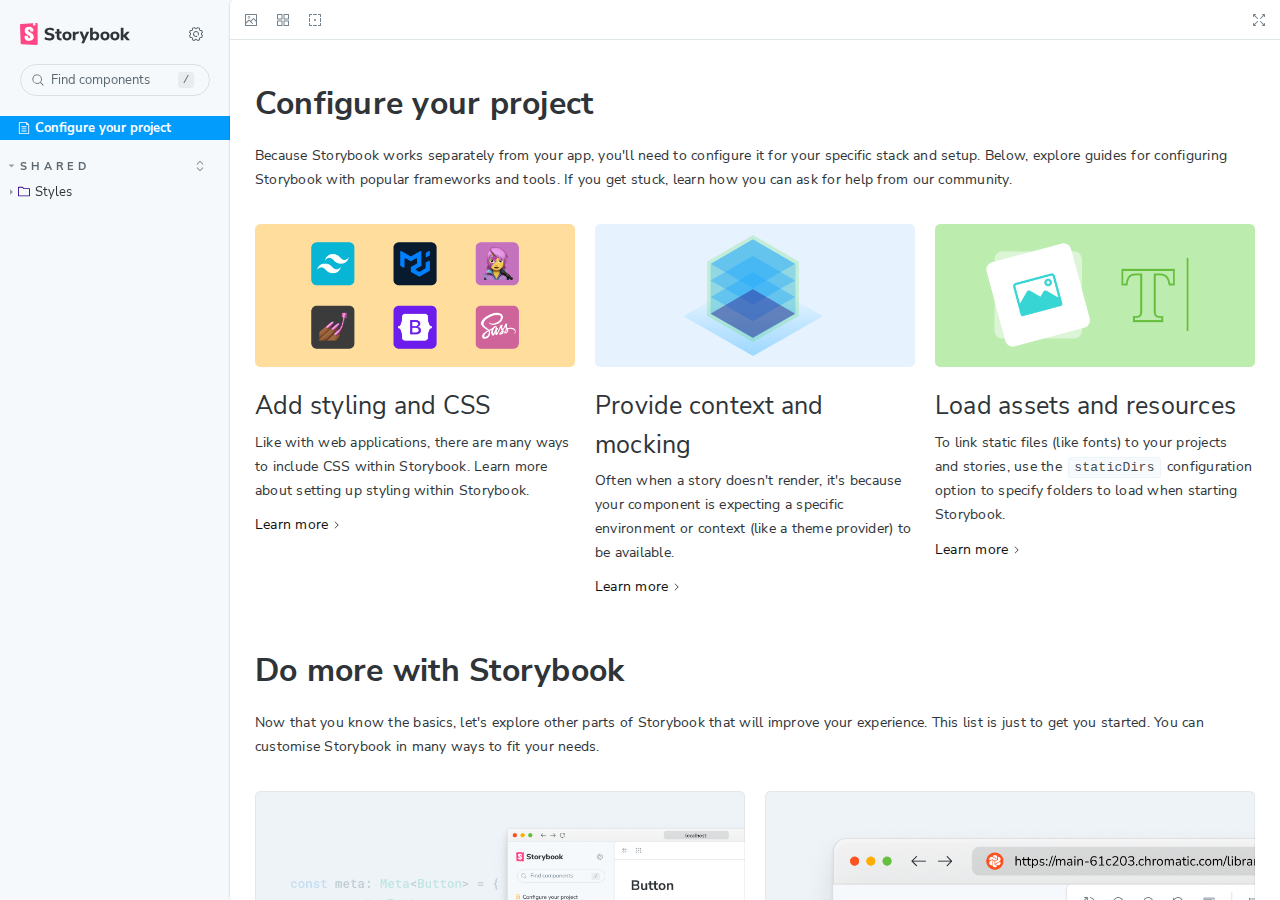
==== index.html @ 4c317e21 "test pages" ====
<!DOCTYPE html>
<html lang="en">
  <head>
    <meta charset="utf-8" />

    <title>@storybook/angular - Storybook</title>
    <meta name="viewport" content="width=device-width, initial-scale=1" />

    
    <link rel="icon" type="image/svg+xml" href="./favicon.svg" />
    
    <link
      rel="prefetch"
      href="./sb-common-assets/nunito-sans-regular.woff2"
      as="font"
      type="font/woff2"
      crossorigin
    />
    <link
      rel="prefetch"
      href="./sb-common-assets/nunito-sans-bold.woff2"
      as="font"
      type="font/woff2"
      crossorigin
    />
    <link rel="stylesheet" href="./sb-common-assets/fonts.css" />

    <link href="./sb-manager/runtime.js" rel="modulepreload" />

    
    <link href="./sb-addons/backgrounds-0/manager-bundle.js" rel="modulepreload" />
    
    <link href="./sb-addons/controls-1/manager-bundle.js" rel="modulepreload" />
    
    <link href="./sb-addons/links-2/manager-bundle.js" rel="modulepreload" />
    
    <link href="./sb-addons/essentials-actions-3/manager-bundle.js" rel="modulepreload" />
    
    <link href="./sb-addons/essentials-measure-4/manager-bundle.js" rel="modulepreload" />
    
    <link href="./sb-addons/essentials-outline-5/manager-bundle.js" rel="modulepreload" />
    
    <link href="./sb-addons/interactions-6/manager-bundle.js" rel="modulepreload" />
    
    <link href="./sb-addons/toolbars-7/manager-bundle.js" rel="modulepreload" />
    
    <link href="./sb-addons/viewport-8/manager-bundle.js" rel="modulepreload" />
    
    <link href="./sb-addons/9/manager-bundle.js" rel="modulepreload" />
       

    <style>
      #storybook-root[hidden] {
        display: none !important;
      }
    </style>

    
  </head>
  <body>
    <div id="root"></div>

    
    <script>
      
        
          window['FEATURES'] = {
  "warnOnLegacyHierarchySeparator": true,
  "buildStoriesJson": false,
  "storyStoreV7": true,
  "argTypeTargetsV7": true,
  "legacyDecoratorFileOrder": false,
  "disallowImplicitActionsInRenderV8": false
};
        
      
        
          window['REFS'] = {};
        
      
        
          window['LOGLEVEL'] = "info";
        
      
        
          window['DOCS_OPTIONS'] = {
  "defaultName": "Docs",
  "autodocs": "tag"
};
        
      
        
          window['CONFIG_TYPE'] = "PRODUCTION";
        
      
        
      
        
      
    </script>
    

    <script type="module">
      import './sb-manager/runtime.js';

      
      import './sb-addons/backgrounds-0/manager-bundle.js';
      
      import './sb-addons/controls-1/manager-bundle.js';
      
      import './sb-addons/links-2/manager-bundle.js';
      
      import './sb-addons/essentials-actions-3/manager-bundle.js';
      
      import './sb-addons/essentials-measure-4/manager-bundle.js';
      
      import './sb-addons/essentials-outline-5/manager-bundle.js';
      
      import './sb-addons/interactions-6/manager-bundle.js';
      
      import './sb-addons/toolbars-7/manager-bundle.js';
      
      import './sb-addons/viewport-8/manager-bundle.js';
      
      import './sb-addons/9/manager-bundle.js';
      
    </script>

    <link href="./sb-preview/runtime.js" rel="prefetch" as="script" />
  </body>
</html>
---- sb-common-assets/fonts.css ----
@font-face {
  font-family: 'Nunito Sans';
  font-style: normal;
  font-weight: 400;
  font-display: swap;
  src: url('./nunito-sans-regular.woff2') format('woff2');
}

@font-face {
  font-family: 'Nunito Sans';
  font-style: italic;
  font-weight: 400;
  font-display: swap;
  src: url('./nunito-sans-italic.woff2') format('woff2');
}

@font-face {
  font-family: 'Nunito Sans';
  font-style: normal;
  font-weight: 700;
  font-display: swap;
  src: url('./nunito-sans-bold.woff2') format('woff2');
}

@font-face {
  font-family: 'Nunito Sans';
  font-style: italic;
  font-weight: 700;
  font-display: swap;
  src: url('./nunito-sans-bold-italic.woff2') format('woff2');
}
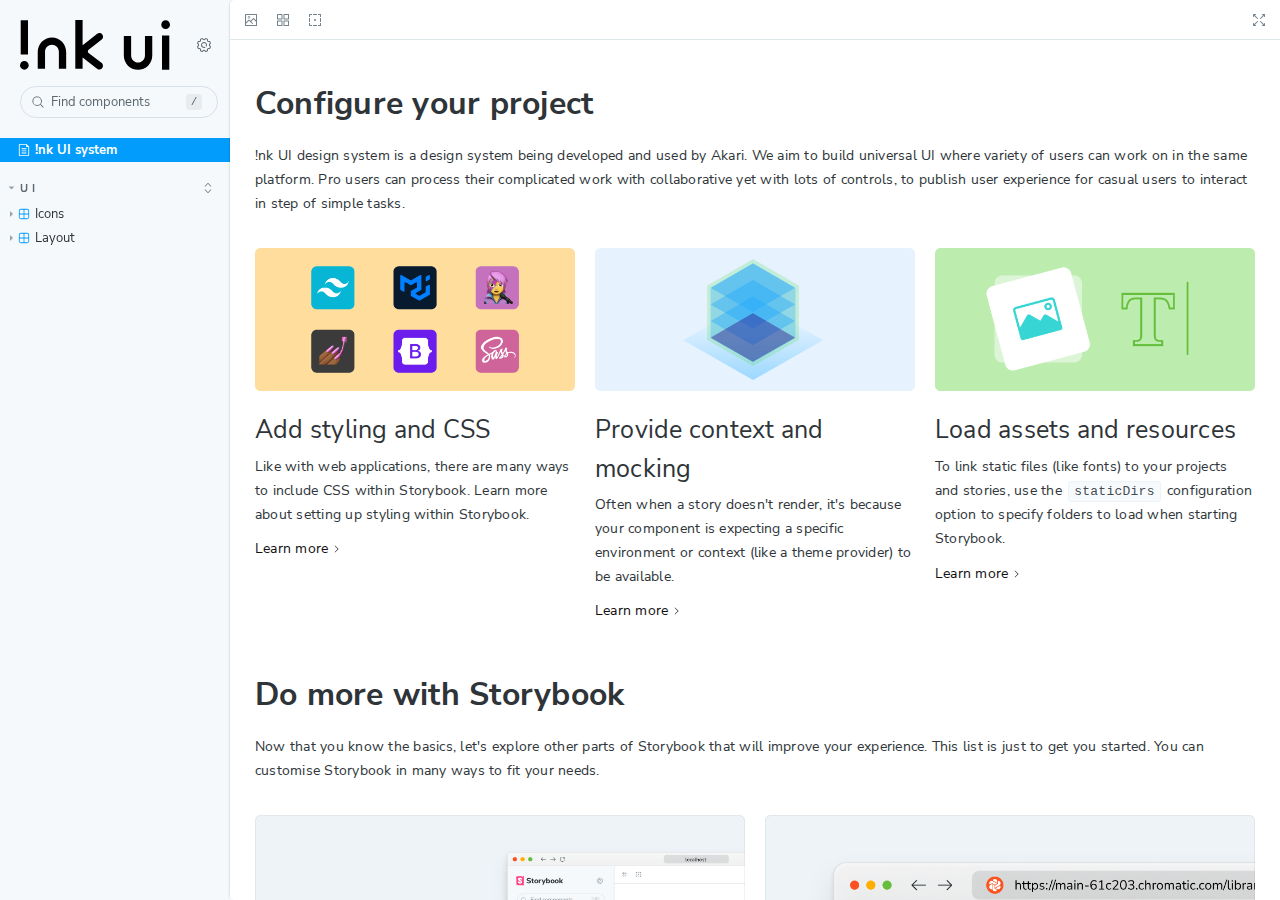
==== commit 6a91c141: "deploy" ====
--- a/index.html
+++ b/index.html
@@ -47,6 +47,8 @@
     <link href="./sb-addons/viewport-8/manager-bundle.js" rel="modulepreload" />
     
     <link href="./sb-addons/9/manager-bundle.js" rel="modulepreload" />
+    
+    <link href="./sb-addons/src-storybook-storybook_admin-storybook-10/manager-bundle.js" rel="modulepreload" />
        
 
     <style>
@@ -124,6 +126,8 @@
       
       import './sb-addons/9/manager-bundle.js';
       
+      import './sb-addons/src-storybook-storybook_admin-storybook-10/manager-bundle.js';
+      
     </script>
 
     <link href="./sb-preview/runtime.js" rel="prefetch" as="script" />
